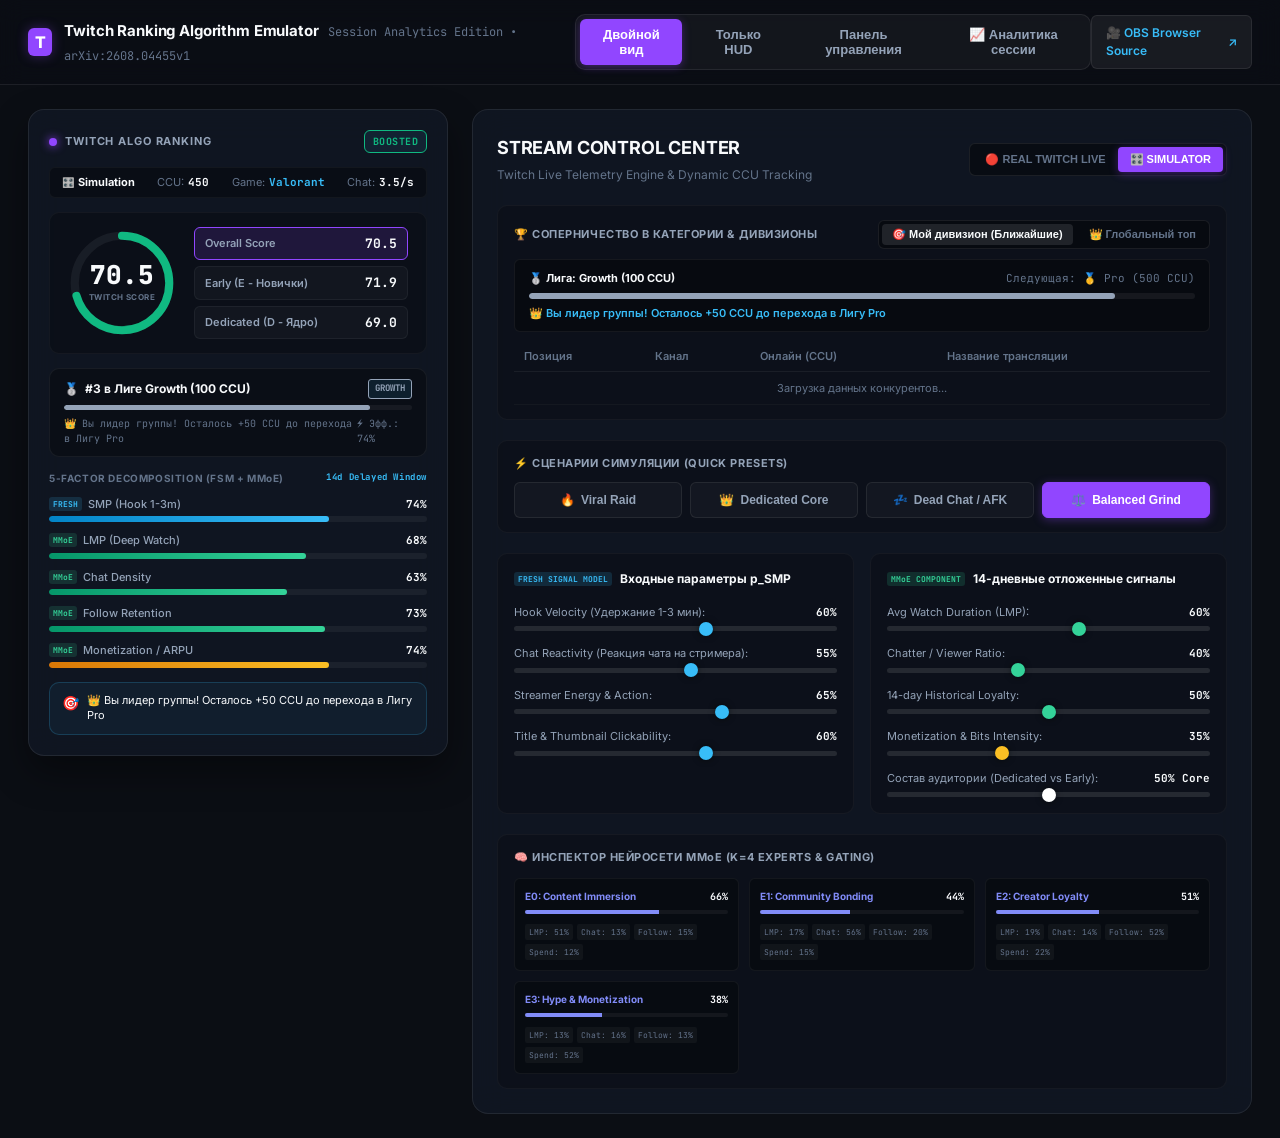
==== index.html @ f0af1ace "feat: Twitch Multi-Objective Ranking Algorithm Emulator & OBS Copilot" ====
<!DOCTYPE html>
<html lang="ru">
<head>
  <meta charset="UTF-8" />
  <meta name="viewport" content="width=device-width, initial-scale=1.0" />
  <title>Twitch Multi-Objective Algorithm Emulator | Session Analytics Edition</title>
  <link rel="stylesheet" href="css/style.css" />
  <link rel="icon" href="data:image/svg+xml,<svg xmlns='http://www.w3.org/2000/svg' viewBox='0 0 100 100'><rect fill='%239146ff' width='100' height='100' rx='20'/><text y='70' x='20' font-size='60' font-weight='bold' fill='white'>T</text></svg>" />
</head>
<body>
  <div class="app-container">
    <!-- Top Navigation Bar -->
    <header class="top-nav">
      <div class="nav-brand">
        <div class="nav-logo-icon">T</div>
        <div>
          <span class="nav-title">Twitch Ranking Algorithm Emulator</span>
          <span class="nav-subtitle">Session Analytics Edition • arXiv:2608.04455v1</span>
        </div>
      </div>

      <div class="nav-tabs">
        <button class="nav-tab-btn active" data-view="split">Двойной вид</button>
        <button class="nav-tab-btn" data-view="hud-only">Только HUD</button>
        <button class="nav-tab-btn" data-view="controls-only">Панель управления</button>
        <button class="nav-tab-btn" data-view="analytics">📈 Аналитика сессии</button>
      </div>

      <div>
        <a href="overlay.html" target="_blank" class="obs-link-btn" title="Открыть чистый оверлей для OBS Studio">
          <span>🎥 OBS Browser Source</span>
          <span>↗</span>
        </a>
      </div>
    </header>

    <!-- Main Content Area -->
    <main class="main-content" id="mainContent">
      <!-- Left Column: HUD Overlay Preview -->
      <section id="hudContainer"></section>

      <!-- Right Column: Control Center & MMoE Inspector -->
      <section id="controlsContainer"></section>

      <!-- Full Width: Session Analytics & Cardiogram -->
      <section id="analyticsContainer" style="display: none; grid-column: 1 / -1;"></section>
    </main>
  </div>

  <!-- Core Algorithm Scripts -->
  <script src="js/engine/fsm.js"></script>
  <script src="js/engine/mmoe.js"></script>
  <script src="js/engine/vst.js"></script>
  <script src="js/engine/twitch_connector.js"></script>
  <script src="js/engine/feature_extractor.js"></script>
  <script src="js/engine/category_benchmark.js"></script>
  <script src="js/engine/session_recorder.js"></script>
  <script src="js/engine/stream_state.js"></script>

  <!-- UI & Controls Scripts -->
  <script src="js/ui/hud.js"></script>
  <script src="js/ui/controls.js"></script>
  <script src="js/ui/analytics_view.js"></script>

  <!-- App Bootstrap -->
  <script src="js/app.js"></script>
</body>
</html>
---- css/style.css ----
/* ==========================================================================
   TWITCH ALGORITHM EMULATOR & OBS HUD DESIGN SYSTEM
   Modern Broadcast Dark UI with Glassmorphism & High-Contrast Typography
   ========================================================================== */

@import url('https://fonts.googleapis.com/css2?family=Inter:wght@400;500;600;700;800&family=JetBrains+Mono:wght@500;700&display=swap');

:root {
  --bg-dark: #0b0e14;
  --bg-card: rgba(18, 24, 38, 0.75);
  --bg-card-border: rgba(255, 255, 255, 0.08);
  --bg-card-hover: rgba(26, 35, 54, 0.85);

  --text-primary: #f8fafc;
  --text-secondary: #94a3b8;
  --text-muted: #64748b;

  --twitch-purple: #9146ff;
  --twitch-purple-glow: rgba(145, 70, 255, 0.35);

  --fresh-cyan: #38bdf8;
  --mmoe-emerald: #34d399;
  --mmoe-indigo: #818cf8;
  --spend-gold: #fbbf24;
  --danger-rose: #f43f5e;

  --font-main: 'Inter', -apple-system, BlinkMacSystemFont, 'Segoe UI', Roboto, sans-serif;
  --font-mono: 'JetBrains Mono', monospace;

  --radius-sm: 6px;
  --radius-md: 10px;
  --radius-lg: 16px;
}

* {
  box-sizing: border-box;
  margin: 0;
  padding: 0;
}

body {
  font-family: var(--font-main);
  background-color: var(--bg-dark);
  color: var(--text-primary);
  line-height: 1.5;
  -webkit-font-smoothing: antialiased;
  min-height: 100vh;
}

body.obs-overlay-mode {
  background: transparent !important;
  overflow: hidden;
}

/* App Navigation */
.app-container {
  display: flex;
  flex-direction: column;
  min-height: 100vh;
}

.top-nav {
  display: flex;
  justify-content: space-between;
  align-items: center;
  padding: 14px 28px;
  background: rgba(11, 14, 20, 0.85);
  backdrop-filter: blur(12px);
  border-bottom: 1px solid var(--bg-card-border);
  position: sticky;
  top: 0;
  z-index: 100;
}

.nav-brand {
  display: flex;
  align-items: center;
  gap: 12px;
}

.nav-logo-icon {
  width: 28px;
  height: 28px;
  background: var(--twitch-purple);
  border-radius: var(--radius-sm);
  display: flex;
  align-items: center;
  justify-content: center;
  font-weight: 800;
  color: #fff;
  font-size: 16px;
  box-shadow: 0 0 12px var(--twitch-purple-glow);
}

.nav-title {
  font-size: 15px;
  font-weight: 700;
  letter-spacing: -0.01em;
  color: var(--text-primary);
}

.nav-subtitle {
  font-size: 12px;
  color: var(--text-muted);
  margin-left: 6px;
  font-family: var(--font-mono);
}

.nav-tabs {
  display: flex;
  gap: 8px;
  background: rgba(255, 255, 255, 0.04);
  padding: 4px;
  border-radius: var(--radius-md);
  border: 1px solid var(--bg-card-border);
}

.nav-tab-btn {
  background: transparent;
  border: none;
  color: var(--text-secondary);
  padding: 8px 16px;
  font-size: 13px;
  font-weight: 600;
  border-radius: var(--radius-sm);
  cursor: pointer;
  transition: all 0.2s ease;
}

.nav-tab-btn:hover {
  color: var(--text-primary);
}

.nav-tab-btn.active {
  background: var(--twitch-purple);
  color: #fff;
  box-shadow: 0 2px 8px var(--twitch-purple-glow);
}

.obs-link-btn {
  display: flex;
  align-items: center;
  gap: 6px;
  background: rgba(255, 255, 255, 0.06);
  border: 1px solid var(--bg-card-border);
  color: var(--fresh-cyan);
  padding: 8px 14px;
  font-size: 12px;
  font-weight: 600;
  border-radius: var(--radius-sm);
  text-decoration: none;
  transition: all 0.2s ease;
}

.obs-link-btn:hover {
  background: rgba(56, 189, 248, 0.12);
  border-color: var(--fresh-cyan);
}

/* Layout */
.main-content {
  display: grid;
  grid-template-columns: 420px 1fr;
  gap: 24px;
  padding: 24px 28px;
  max-width: 1600px;
  margin: 0 auto;
  width: 100%;
}

@media (max-width: 1080px) {
  .main-content {
    grid-template-columns: 1fr;
  }
}

/* HUD Card */
.hud-card {
  background: var(--bg-card);
  backdrop-filter: blur(16px);
  -webkit-backdrop-filter: blur(16px);
  border: 1px solid var(--bg-card-border);
  border-radius: var(--radius-lg);
  padding: 20px;
  box-shadow: 0 16px 36px rgba(0, 0, 0, 0.4);
  display: flex;
  flex-direction: column;
  gap: 14px;
  user-select: none;
}

.hud-card.compact {
  max-width: 380px;
  padding: 16px;
}

.hud-header {
  display: flex;
  justify-content: space-between;
  align-items: center;
}

.brand {
  display: flex;
  align-items: center;
  gap: 8px;
}

.twitch-pulse {
  width: 8px;
  height: 8px;
  background-color: var(--twitch-purple);
  border-radius: 50%;
  box-shadow: 0 0 10px var(--twitch-purple);
  animation: pulse-dot 2s infinite;
}

@keyframes pulse-dot {
  0% { transform: scale(0.95); opacity: 0.8; }
  50% { transform: scale(1.3); opacity: 1; box-shadow: 0 0 14px var(--twitch-purple); }
  100% { transform: scale(0.95); opacity: 0.8; }
}

.brand-title {
  font-size: 11px;
  font-weight: 700;
  letter-spacing: 0.08em;
  color: var(--text-secondary);
  text-transform: uppercase;
}

.tier-badge {
  font-size: 10px;
  font-weight: 700;
  letter-spacing: 0.05em;
  padding: 3px 8px;
  border-radius: var(--radius-sm);
  border: 1px solid var(--fresh-cyan);
  color: var(--fresh-cyan);
  background: rgba(56, 189, 248, 0.08);
  font-family: var(--font-mono);
}

/* Telemetry Strip */
.telemetry-strip {
  display: flex;
  align-items: center;
  justify-content: space-between;
  background: rgba(0, 0, 0, 0.35);
  border: 1px solid rgba(255, 255, 255, 0.04);
  padding: 6px 12px;
  border-radius: var(--radius-sm);
  font-size: 11px;
}

.tele-item {
  display: flex;
  align-items: center;
  gap: 4px;
}

.tele-icon {
  font-size: 10px;
}

.tele-text {
  font-weight: 700;
  color: var(--text-primary);
}

.tele-label {
  color: var(--text-muted);
}

.tele-val {
  font-family: var(--font-mono);
  font-weight: 700;
  color: var(--text-primary);
}

.tele-game {
  max-width: 80px;
  white-space: nowrap;
  overflow: hidden;
  text-overflow: ellipsis;
  color: var(--fresh-cyan);
}

/* Score Display & SVG Gauge */
.score-display {
  display: flex;
  align-items: center;
  gap: 18px;
  background: rgba(0, 0, 0, 0.25);
  border-radius: var(--radius-md);
  padding: 14px 18px;
  border: 1px solid rgba(255, 255, 255, 0.04);
}

.gauge-container {
  position: relative;
  width: 108px;
  height: 108px;
  flex-shrink: 0;
}

.gauge-svg {
  width: 100%;
  height: 100%;
  transform: rotate(-90deg);
}

.gauge-bg {
  fill: none;
  stroke: rgba(255, 255, 255, 0.06);
  stroke-width: 12;
}

.gauge-fill {
  fill: none;
  stroke: var(--fresh-cyan);
  stroke-width: 12;
  stroke-linecap: round;
  transition: stroke-dashoffset 0.35s ease, stroke 0.35s ease;
}

.gauge-text {
  position: absolute;
  top: 0;
  left: 0;
  width: 100%;
  height: 100%;
  display: flex;
  flex-direction: column;
  align-items: center;
  justify-content: center;
}

.score-val {
  font-size: 26px;
  font-weight: 800;
  font-family: var(--font-mono);
  color: var(--text-primary);
  line-height: 1;
}

.score-label {
  font-size: 8px;
  font-weight: 700;
  letter-spacing: 0.06em;
  color: var(--text-muted);
  margin-top: 3px;
}

.segment-breakdown {
  display: flex;
  flex-direction: column;
  gap: 6px;
  flex: 1;
}

.segment-pill {
  display: flex;
  justify-content: space-between;
  align-items: center;
  background: rgba(255, 255, 255, 0.03);
  border: 1px solid rgba(255, 255, 255, 0.05);
  padding: 6px 10px;
  border-radius: var(--radius-sm);
  cursor: pointer;
  transition: all 0.15s ease;
}

.segment-pill:hover {
  background: rgba(255, 255, 255, 0.06);
}

.segment-pill.active {
  background: rgba(145, 70, 255, 0.15);
  border-color: var(--twitch-purple);
}

.seg-name {
  font-size: 11px;
  font-weight: 600;
  color: var(--text-secondary);
}

.seg-score {
  font-size: 13px;
  font-weight: 700;
  font-family: var(--font-mono);
  color: var(--text-primary);
}

/* Category Benchmark Card */
.category-benchmark-card {
  background: rgba(0, 0, 0, 0.3);
  border: 1px solid rgba(255, 255, 255, 0.06);
  border-radius: var(--radius-md);
  padding: 10px 14px;
  display: flex;
  flex-direction: column;
  gap: 6px;
}

.cat-bm-header {
  display: flex;
  justify-content: space-between;
  align-items: center;
}

.cat-bm-title {
  display: flex;
  align-items: center;
  gap: 6px;
  font-size: 12px;
  font-weight: 700;
  color: var(--text-primary);
}

.cat-tier-badge {
  font-size: 9px;
  font-weight: 700;
  padding: 2px 6px;
  border-radius: 3px;
  border: 1px solid var(--fresh-cyan);
  color: var(--fresh-cyan);
  background: rgba(56, 189, 248, 0.1);
  font-family: var(--font-mono);
}

.cat-bm-bar-track {
  height: 5px;
  background: rgba(255, 255, 255, 0.05);
  border-radius: 3px;
  overflow: hidden;
}

.cat-bm-bar-fill {
  height: 100%;
  border-radius: 3px;
  transition: width 0.3s ease, background-color 0.3s ease;
}

.cat-bm-meta {
  display: flex;
  justify-content: space-between;
  font-size: 10px;
  color: var(--text-muted);
  font-family: var(--font-mono);
}

/* 5 Factors Section */
.factors-section {
  display: flex;
  flex-direction: column;
  gap: 10px;
}

.section-title {
  display: flex;
  justify-content: space-between;
  align-items: center;
  font-size: 10px;
  font-weight: 700;
  letter-spacing: 0.06em;
  color: var(--text-muted);
}

.window-tag {
  font-size: 9px;
  color: var(--fresh-cyan);
  font-family: var(--font-mono);
}

.factor-row {
  display: flex;
  flex-direction: column;
  gap: 4px;
}

.factor-meta {
  display: flex;
  justify-content: space-between;
  align-items: center;
  font-size: 11px;
}

.factor-name {
  display: flex;
  align-items: center;
  gap: 6px;
  color: var(--text-secondary);
  font-weight: 500;
}

.tag {
  font-size: 8px;
  font-weight: 700;
  padding: 1px 4px;
  border-radius: 3px;
  font-family: var(--font-mono);
}

.tag.fresh {
  background: rgba(56, 189, 248, 0.15);
  color: var(--fresh-cyan);
}

.tag.delayed {
  background: rgba(52, 211, 153, 0.15);
  color: var(--mmoe-emerald);
}

.factor-pct {
  font-size: 11px;
  font-weight: 700;
  font-family: var(--font-mono);
  color: var(--text-primary);
}

.bar-track {
  height: 6px;
  background: rgba(255, 255, 255, 0.05);
  border-radius: 3px;
  overflow: hidden;
}

.bar-fill {
  height: 100%;
  border-radius: 3px;
  transition: width 0.3s ease;
}

.bar-fill.fresh {
  background: linear-gradient(90deg, #0284c7, var(--fresh-cyan));
}

.bar-fill.mmoe {
  background: linear-gradient(90deg, #059669, var(--mmoe-emerald));
}

.bar-fill.spend {
  background: linear-gradient(90deg, #d97706, var(--spend-gold));
}

/* Advice Box */
.advice-box {
  background: rgba(56, 189, 248, 0.06);
  border: 1px solid rgba(56, 189, 248, 0.2);
  border-radius: var(--radius-md);
  padding: 10px 12px;
  display: flex;
  align-items: flex-start;
  gap: 8px;
  font-size: 11px;
  line-height: 1.4;
  color: var(--text-primary);
}

.advice-icon {
  font-size: 14px;
  flex-shrink: 0;
}

/* ==========================================================================
   CONTROL CENTER & LEAGUE SYSTEM
   ========================================================================== */

.control-panel {
  background: var(--bg-card);
  backdrop-filter: blur(16px);
  border: 1px solid var(--bg-card-border);
  border-radius: var(--radius-lg);
  padding: 24px;
  display: flex;
  flex-direction: column;
  gap: 20px;
}

.panel-header {
  display: flex;
  justify-content: space-between;
  align-items: center;
}

.panel-header h2 {
  font-size: 18px;
  font-weight: 700;
  letter-spacing: -0.01em;
  color: var(--text-primary);
}

.sub-header {
  font-size: 12px;
  color: var(--text-muted);
}

.mode-pill-toggle {
  display: flex;
  background: rgba(0, 0, 0, 0.4);
  padding: 3px;
  border-radius: var(--radius-sm);
  border: 1px solid var(--bg-card-border);
}

.mode-toggle-btn {
  background: transparent;
  border: none;
  color: var(--text-muted);
  font-size: 11px;
  font-weight: 700;
  padding: 6px 12px;
  border-radius: 4px;
  cursor: pointer;
  transition: all 0.2s ease;
}

.mode-toggle-btn.active {
  background: var(--twitch-purple);
  color: #fff;
  box-shadow: 0 2px 8px var(--twitch-purple-glow);
}

.control-section {
  display: flex;
  flex-direction: column;
  gap: 10px;
  background: rgba(0, 0, 0, 0.2);
  border: 1px solid rgba(255, 255, 255, 0.04);
  border-radius: var(--radius-md);
  padding: 14px 16px;
}

.section-label {
  font-size: 11px;
  font-weight: 700;
  letter-spacing: 0.05em;
  color: var(--text-secondary);
}

/* Category Section Header with Tab Switcher */
.cat-section-header {
  display: flex;
  justify-content: space-between;
  align-items: center;
}

.cat-tab-toggles {
  display: flex;
  gap: 6px;
  background: rgba(0, 0, 0, 0.35);
  padding: 3px;
  border-radius: var(--radius-sm);
  border: 1px solid var(--bg-card-border);
}

.cat-tab-btn {
  background: transparent;
  border: none;
  color: var(--text-muted);
  font-size: 11px;
  font-weight: 600;
  padding: 4px 10px;
  border-radius: 4px;
  cursor: pointer;
  transition: all 0.15s ease;
}

.cat-tab-btn.active {
  background: rgba(255, 255, 255, 0.1);
  color: var(--text-primary);
}

/* League Progress Box */
.league-progress-box {
  background: rgba(0, 0, 0, 0.35);
  border: 1px solid rgba(255, 255, 255, 0.06);
  border-radius: var(--radius-sm);
  padding: 10px 14px;
  display: flex;
  flex-direction: column;
  gap: 6px;
}

.lpb-header {
  display: flex;
  justify-content: space-between;
  font-size: 11px;
}

.lpb-title {
  font-weight: 700;
  color: var(--text-primary);
}

.lpb-next {
  color: var(--text-muted);
  font-family: var(--font-mono);
}

.lpb-track {
  height: 6px;
  background: rgba(255, 255, 255, 0.06);
  border-radius: 3px;
  overflow: hidden;
}

.lpb-fill {
  height: 100%;
  border-radius: 3px;
  transition: width 0.3s ease;
}

.lpb-goal {
  font-size: 11px;
  color: var(--fresh-cyan);
  font-weight: 600;
}

.preset-grid {
  display: grid;
  grid-template-columns: repeat(auto-fit, minmax(130px, 1fr));
  gap: 8px;
}

.preset-btn {
  background: rgba(255, 255, 255, 0.03);
  border: 1px solid var(--bg-card-border);
  border-radius: var(--radius-sm);
  padding: 10px 12px;
  color: var(--text-secondary);
  font-size: 12px;
  font-weight: 600;
  cursor: pointer;
  display: flex;
  align-items: center;
  justify-content: center;
  gap: 6px;
  transition: all 0.15s ease;
}

.preset-btn:hover {
  background: rgba(255, 255, 255, 0.07);
  color: var(--text-primary);
}

.preset-btn.active {
  background: var(--twitch-purple);
  border-color: var(--twitch-purple);
  color: #fff;
  box-shadow: 0 2px 10px var(--twitch-purple-glow);
}

/* Twitch Live Connect */
.twitch-input-row {
  display: flex;
  gap: 8px;
}

.twitch-input {
  flex: 1;
  background: rgba(0, 0, 0, 0.4);
  border: 1px solid var(--bg-card-border);
  border-radius: var(--radius-sm);
  padding: 9px 12px;
  color: var(--text-primary);
  font-size: 13px;
  font-family: var(--font-main);
  outline: none;
  transition: border-color 0.2s ease;
}

.twitch-input:focus {
  border-color: var(--twitch-purple);
}

.twitch-btn {
  background: var(--twitch-purple);
  border: none;
  color: #fff;
  font-weight: 600;
  font-size: 13px;
  padding: 9px 18px;
  border-radius: var(--radius-sm);
  cursor: pointer;
  transition: all 0.2s ease;
}

.twitch-btn:hover {
  background: #772ce8;
}

.twitch-btn.connected {
  background: var(--danger-rose);
}

.quick-channels {
  display: flex;
  align-items: center;
  gap: 6px;
  flex-wrap: wrap;
}

.quick-label {
  font-size: 11px;
  color: var(--text-muted);
}

.quick-chan-btn {
  background: rgba(255, 255, 255, 0.05);
  border: 1px solid var(--bg-card-border);
  color: var(--fresh-cyan);
  padding: 3px 8px;
  font-size: 11px;
  font-weight: 600;
  border-radius: var(--radius-sm);
  cursor: pointer;
  transition: all 0.15s ease;
}

.quick-chan-btn:hover {
  background: rgba(56, 189, 248, 0.15);
}

/* Live Telemetry Cards */
.live-telemetry-dashboard {
  display: grid;
  grid-template-columns: repeat(4, 1fr);
  gap: 10px;
  margin-top: 6px;
}

@media (max-width: 768px) {
  .live-telemetry-dashboard {
    grid-template-columns: repeat(2, 1fr);
  }
}

.telemetry-card {
  background: rgba(0, 0, 0, 0.35);
  border: 1px solid rgba(255, 255, 255, 0.05);
  border-radius: var(--radius-sm);
  padding: 8px 12px;
  display: flex;
  flex-direction: column;
  gap: 4px;
}

.telemetry-card.full-width {
  grid-column: 1 / -1;
}

.tc-label {
  font-size: 10px;
  color: var(--text-muted);
}

.tc-ccu-row {
  display: flex;
  align-items: center;
  gap: 8px;
}

.tc-val {
  font-size: 15px;
  font-weight: 700;
  font-family: var(--font-mono);
  color: var(--text-primary);
}

.delta-badge {
  font-size: 10px;
  font-weight: 700;
  font-family: var(--font-mono);
  padding: 2px 6px;
  border-radius: 4px;
  letter-spacing: 0.02em;
}

.delta-pos {
  color: #34d399;
  background: rgba(52, 211, 153, 0.15);
  border: 1px solid rgba(52, 211, 153, 0.3);
}

.delta-neg {
  color: #f43f5e;
  background: rgba(244, 63, 94, 0.15);
  border: 1px solid rgba(244, 63, 94, 0.3);
}

.delta-neutral {
  color: var(--text-muted);
  background: rgba(255, 255, 255, 0.05);
}

.tc-val.status-live {
  color: var(--danger-rose);
}

.tc-val.status-offline {
  color: var(--text-muted);
}

.tc-split-header {
  display: flex;
  justify-content: space-between;
  font-size: 11px;
  font-weight: 600;
  color: var(--text-secondary);
}

.badge-ratio-bar {
  display: flex;
  height: 8px;
  border-radius: 4px;
  overflow: hidden;
  background: rgba(255, 255, 255, 0.05);
  margin-top: 4px;
}

.badge-ratio-ded {
  background: var(--twitch-purple);
  transition: width 0.3s ease;
}

.badge-ratio-early {
  background: var(--fresh-cyan);
  transition: width 0.3s ease;
}

/* Category Competitors Table */
.cat-table-wrap {
  overflow-x: auto;
}

.cat-table {
  width: 100%;
  border-collapse: collapse;
  font-size: 11px;
}

.cat-table th {
  text-align: left;
  padding: 6px 10px;
  color: var(--text-muted);
  border-bottom: 1px solid rgba(255, 255, 255, 0.06);
  font-weight: 600;
}

.cat-table td {
  padding: 8px 10px;
  border-bottom: 1px solid rgba(255, 255, 255, 0.03);
  color: var(--text-secondary);
}

.cat-rank-col {
  font-weight: 700;
  font-family: var(--font-mono);
  color: var(--fresh-cyan);
  width: 65px;
}

.cat-chan-col strong {
  color: var(--text-primary);
}

.you-badge {
  font-size: 9px;
  color: var(--mmoe-emerald);
  font-weight: 700;
  margin-left: 4px;
}

.cat-ccu-col {
  font-family: var(--font-mono);
  font-weight: 700;
  color: var(--text-primary);
  width: 90px;
}

.cat-title-col {
  max-width: 280px;
  white-space: nowrap;
  overflow: hidden;
  text-overflow: ellipsis;
  color: var(--text-muted);
}

.current-stream-row {
  background: rgba(145, 70, 255, 0.15);
  border-left: 3px solid var(--twitch-purple);
}

.current-stream-row td {
  color: var(--text-primary);
}

/* Sliders Grid */
.control-grid {
  display: grid;
  grid-template-columns: 1fr 1fr;
  gap: 16px;
}

@media (max-width: 860px) {
  .control-grid {
    grid-template-columns: 1fr;
  }
}

.control-col {
  background: rgba(0, 0, 0, 0.2);
  border: 1px solid rgba(255, 255, 255, 0.04);
  border-radius: var(--radius-md);
  padding: 16px;
  display: flex;
  flex-direction: column;
  gap: 14px;
}

.col-title {
  display: flex;
  align-items: center;
  gap: 8px;
  font-size: 12px;
  font-weight: 700;
  color: var(--text-primary);
  margin-bottom: 2px;
}

.slider-group {
  display: flex;
  flex-direction: column;
  gap: 6px;
}

.slider-label {
  display: flex;
  justify-content: space-between;
  align-items: center;
  font-size: 11px;
  color: var(--text-secondary);
}

.val-badge {
  font-family: var(--font-mono);
  font-weight: 700;
  font-size: 11px;
  color: var(--text-primary);
}

.slider {
  -webkit-appearance: none;
  width: 100%;
  height: 5px;
  border-radius: 3px;
  background: rgba(255, 255, 255, 0.1);
  outline: none;
}

.slider::-webkit-slider-thumb {
  -webkit-appearance: none;
  width: 14px;
  height: 14px;
  border-radius: 50%;
  background: #fff;
  cursor: pointer;
  box-shadow: 0 0 6px rgba(0, 0, 0, 0.5);
  transition: transform 0.1s ease;
}

.slider::-webkit-slider-thumb:hover {
  transform: scale(1.2);
}

.slider.slider-fresh::-webkit-slider-thumb {
  background: var(--fresh-cyan);
}

.slider.slider-mmoe::-webkit-slider-thumb {
  background: var(--mmoe-emerald);
}

.slider.slider-spend::-webkit-slider-thumb {
  background: var(--spend-gold);
}

/* Neural Inspector */
.neural-inspector {
  display: flex;
  flex-direction: column;
  gap: 12px;
}

.experts-grid {
  display: grid;
  grid-template-columns: repeat(auto-fit, minmax(180px, 1fr));
  gap: 10px;
}

.expert-card {
  background: rgba(0, 0, 0, 0.3);
  border: 1px solid rgba(255, 255, 255, 0.05);
  border-radius: var(--radius-sm);
  padding: 10px;
  display: flex;
  flex-direction: column;
  gap: 6px;
}

.expert-header {
  display: flex;
  justify-content: space-between;
  font-size: 10px;
  font-weight: 700;
}

.expert-title {
  color: var(--mmoe-indigo);
}

.expert-act {
  font-family: var(--font-mono);
  color: var(--text-primary);
}

.expert-bar {
  height: 4px;
  background: rgba(255, 255, 255, 0.05);
  border-radius: 2px;
  overflow: hidden;
}

.expert-fill {
  height: 100%;
  background: var(--mmoe-indigo);
  transition: width 0.2s ease;
}

.gating-pills {
  display: flex;
  flex-wrap: wrap;
  gap: 4px;
  margin-top: 4px;
}

.gate-pill {
  font-size: 8px;
  font-family: var(--font-mono);
  padding: 2px 4px;
  background: rgba(255, 255, 255, 0.04);
  border-radius: 2px;
  color: var(--text-muted);
}

/* ==========================================================================
   SESSION ANALYTICS & TIMELINE STYLES
   ========================================================================== */

.analytics-panel {
  background: var(--bg-card);
  backdrop-filter: blur(16px);
  border: 1px solid var(--bg-card-border);
  border-radius: var(--radius-lg);
  padding: 24px;
  display: flex;
  flex-direction: column;
  gap: 20px;
  width: 100%;
}

.analytics-header {
  display: flex;
  justify-content: space-between;
  align-items: center;
  flex-wrap: wrap;
  gap: 12px;
}

.analytics-actions {
  display: flex;
  gap: 8px;
}

.action-btn {
  background: rgba(255, 255, 255, 0.06);
  border: 1px solid var(--bg-card-border);
  color: var(--text-primary);
  font-size: 12px;
  font-weight: 600;
  padding: 8px 14px;
  border-radius: var(--radius-sm);
  cursor: pointer;
  transition: all 0.2s ease;
}

.action-btn:hover {
  background: rgba(255, 255, 255, 0.12);
}

.btn-export-png {
  background: var(--twitch-purple);
  color: #fff;
  border: none;
  box-shadow: 0 2px 10px var(--twitch-purple-glow);
}

.btn-export-png:hover {
  background: #772ce8;
}

.btn-danger {
  color: var(--danger-rose);
}

.btn-danger:hover {
  background: rgba(244, 63, 94, 0.15);
  border-color: var(--danger-rose);
}

/* KPI Cards Grid */
.kpi-grid {
  display: grid;
  grid-template-columns: repeat(auto-fit, minmax(180px, 1fr));
  gap: 12px;
}

.kpi-card {
  background: rgba(0, 0, 0, 0.35);
  border: 1px solid rgba(255, 255, 255, 0.05);
  border-radius: var(--radius-md);
  padding: 14px 16px;
  display: flex;
  align-items: center;
  gap: 12px;
}

.kpi-icon {
  font-size: 22px;
}

.kpi-content {
  display: flex;
  flex-direction: column;
}

.kpi-label {
  font-size: 11px;
  color: var(--text-muted);
  font-weight: 600;
}

.kpi-val {
  font-size: 16px;
  font-weight: 800;
  font-family: var(--font-mono);
  color: var(--text-primary);
}

.kpi-game {
  max-width: 130px;
  white-space: nowrap;
  overflow: hidden;
  text-overflow: ellipsis;
  color: var(--fresh-cyan);
}

/* Timeline Canvas */
.timeline-section {
  background: rgba(0, 0, 0, 0.35);
  border: 1px solid rgba(255, 255, 255, 0.06);
  border-radius: var(--radius-md);
  padding: 16px;
  display: flex;
  flex-direction: column;
  gap: 14px;
}

.timeline-controls {
  display: flex;
  justify-content: space-between;
  align-items: center;
  flex-wrap: wrap;
  gap: 10px;
}

.tc-title {
  font-size: 12px;
  font-weight: 700;
  letter-spacing: 0.05em;
  color: var(--text-secondary);
}

.layer-toggles {
  display: flex;
  gap: 8px;
  flex-wrap: wrap;
}

.layer-pill {
  display: flex;
  align-items: center;
  gap: 6px;
  font-size: 11px;
  font-weight: 600;
  padding: 4px 10px;
  border-radius: var(--radius-sm);
  cursor: pointer;
  user-select: none;
  background: rgba(255, 255, 255, 0.04);
  border: 1px solid rgba(255, 255, 255, 0.06);
  color: var(--text-secondary);
  transition: all 0.15s ease;
}

.layer-pill input {
  cursor: pointer;
}

.pill-purple:has(input:checked) {
  border-color: var(--twitch-purple);
  color: #c084fc;
  background: rgba(145, 70, 255, 0.12);
}

.pill-cyan:has(input:checked) {
  border-color: var(--fresh-cyan);
  color: var(--fresh-cyan);
  background: rgba(56, 189, 248, 0.12);
}

.pill-emerald:has(input:checked) {
  border-color: var(--mmoe-emerald);
  color: var(--mmoe-emerald);
  background: rgba(52, 211, 153, 0.12);
}

.pill-gold:has(input:checked) {
  border-color: var(--spend-gold);
  color: var(--spend-gold);
  background: rgba(251, 191, 36, 0.12);
}

.canvas-wrap {
  position: relative;
  width: 100%;
  height: 320px;
  background: rgba(0, 0, 0, 0.4);
  border-radius: var(--radius-sm);
  overflow: hidden;
}

#timelineCanvas {
  width: 100%;
  height: 100%;
  display: block;
}

.chart-tooltip {
  position: absolute;
  background: rgba(15, 23, 42, 0.95);
  border: 1px solid rgba(255, 255, 255, 0.15);
  backdrop-filter: blur(12px);
  border-radius: var(--radius-sm);
  padding: 10px 14px;
  font-size: 11px;
  color: var(--text-primary);
  pointer-events: none;
  box-shadow: 0 8px 24px rgba(0, 0, 0, 0.6);
  z-index: 50;
  display: flex;
  flex-direction: column;
  gap: 4px;
}

.tt-time {
  font-size: 11px;
  color: var(--text-secondary);
  border-bottom: 1px solid rgba(255, 255, 255, 0.08);
  padding-bottom: 4px;
  margin-bottom: 2px;
}

.tt-row {
  display: flex;
  align-items: center;
  gap: 6px;
}

.tt-dot {
  width: 7px;
  height: 7px;
  border-radius: 50%;
}

.tt-dot.purple { background: var(--twitch-purple); }
.tt-dot.cyan { background: var(--fresh-cyan); }
.tt-dot.emerald { background: var(--mmoe-emerald); }
.tt-dot.gold { background: var(--spend-gold); }

/* Events Section */
.events-section {
  background: rgba(0, 0, 0, 0.2);
  border: 1px solid rgba(255, 255, 255, 0.04);
  border-radius: var(--radius-md);
  padding: 16px;
  display: flex;
  flex-direction: column;
  gap: 12px;
}

.events-list {
  display: grid;
  grid-template-columns: repeat(auto-fit, minmax(280px, 1fr));
  gap: 10px;
}

.empty-events {
  font-size: 11px;
  color: var(--text-muted);
  text-align: center;
  padding: 12px;
  grid-column: 1 / -1;
}

.event-item {
  background: rgba(0, 0, 0, 0.35);
  border: 1px solid rgba(255, 255, 255, 0.05);
  border-radius: var(--radius-sm);
  padding: 10px 12px;
  display: flex;
  gap: 10px;
  align-items: flex-start;
}

.event-icon {
  font-size: 18px;
  flex-shrink: 0;
}

.event-body {
  display: flex;
  flex-direction: column;
  gap: 2px;
}

.event-head {
  display: flex;
  justify-content: space-between;
  align-items: center;
}

.event-title {
  font-size: 12px;
  font-weight: 700;
  color: var(--text-primary);
}

.event-time {
  font-size: 10px;
  font-family: var(--font-mono);
  color: var(--text-muted);
}

.event-desc {
  font-size: 11px;
  color: var(--text-secondary);
  line-height: 1.3;
}

.event-viral_surge { border-left: 3px solid #a855f7; }
.event-retention_drop { border-left: 3px solid var(--danger-rose); }
.event-chat_hype { border-left: 3px solid var(--mmoe-emerald); }
.event-monetization_spike { border-left: 3px solid var(--spend-gold); }
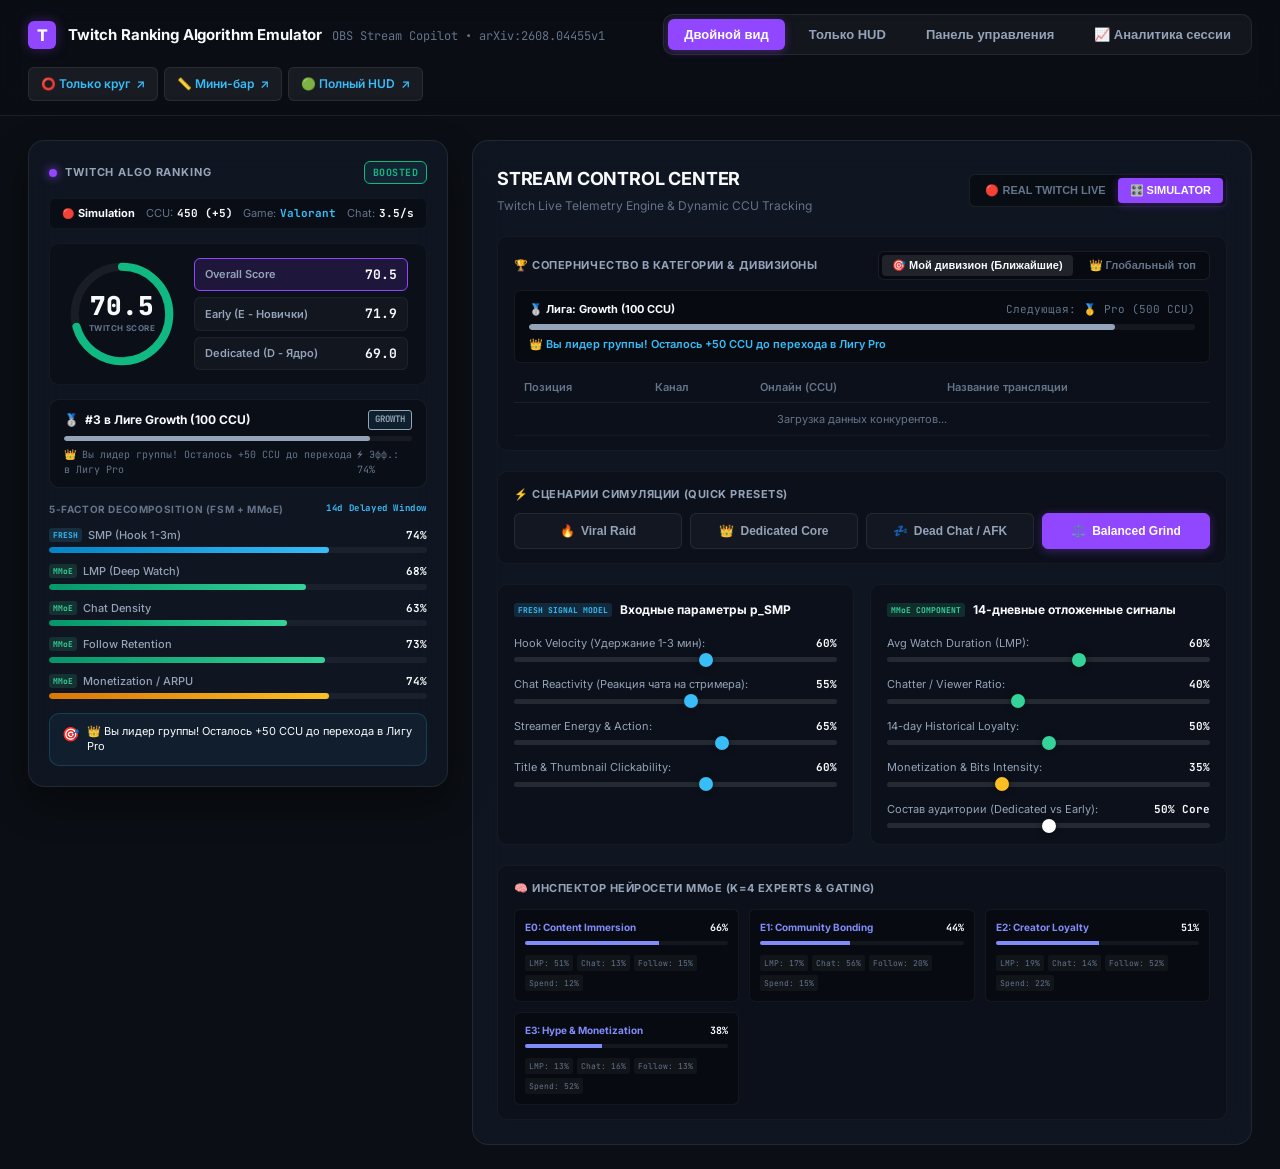
==== commit ff9f9e1a: "feat: add circular gauge-only and mini-bar overlay layouts for OBS" ====
--- a/index.html
+++ b/index.html
@@ -3,7 +3,7 @@
 <head>
   <meta charset="UTF-8" />
   <meta name="viewport" content="width=device-width, initial-scale=1.0" />
-  <title>Twitch Multi-Objective Algorithm Emulator | Session Analytics Edition</title>
+  <title>Twitch Multi-Objective Algorithm Emulator | OBS Stream Copilot</title>
   <link rel="stylesheet" href="css/style.css" />
   <link rel="icon" href="data:image/svg+xml,<svg xmlns='http://www.w3.org/2000/svg' viewBox='0 0 100 100'><rect fill='%239146ff' width='100' height='100' rx='20'/><text y='70' x='20' font-size='60' font-weight='bold' fill='white'>T</text></svg>" />
 </head>
@@ -15,7 +15,7 @@
         <div class="nav-logo-icon">T</div>
         <div>
           <span class="nav-title">Twitch Ranking Algorithm Emulator</span>
-          <span class="nav-subtitle">Session Analytics Edition • arXiv:2608.04455v1</span>
+          <span class="nav-subtitle">OBS Stream Copilot • arXiv:2608.04455v1</span>
         </div>
       </div>
 
@@ -26,9 +26,18 @@
         <button class="nav-tab-btn" data-view="analytics">📈 Аналитика сессии</button>
       </div>
 
-      <div>
-        <a href="overlay.html" target="_blank" class="obs-link-btn" title="Открыть чистый оверлей для OBS Studio">
-          <span>🎥 OBS Browser Source</span>
+      <!-- OBS Source Links Group -->
+      <div class="obs-nav-group">
+        <a href="overlay.html?layout=circle" target="_blank" class="obs-link-btn" title="Только круг Score (140x140px)">
+          <span>⭕ Только круг</span>
+          <span>↗</span>
+        </a>
+        <a href="overlay.html?layout=mini" target="_blank" class="obs-link-btn" title="Мини-плашка со скором и CCU (340x80px)">
+          <span>📏 Мини-бар</span>
+          <span>↗</span>
+        </a>
+        <a href="overlay.html?layout=full" target="_blank" class="obs-link-btn" title="Полный информационный HUD (380x520px)">
+          <span>🟢 Полный HUD</span>
           <span>↗</span>
         </a>
       </div>
--- a/css/style.css
+++ b/css/style.css
@@ -70,6 +70,8 @@
   position: sticky;
   top: 0;
   z-index: 100;
+  flex-wrap: wrap;
+  gap: 12px;
 }
 
 .nav-brand {
@@ -137,6 +139,13 @@
   box-shadow: 0 2px 8px var(--twitch-purple-glow);
 }
 
+/* OBS Link Buttons Group */
+.obs-nav-group {
+  display: flex;
+  align-items: center;
+  gap: 6px;
+}
+
 .obs-link-btn {
   display: flex;
   align-items: center;
@@ -144,7 +153,7 @@
   background: rgba(255, 255, 255, 0.06);
   border: 1px solid var(--bg-card-border);
   color: var(--fresh-cyan);
-  padding: 8px 14px;
+  padding: 7px 12px;
   font-size: 12px;
   font-weight: 600;
   border-radius: var(--radius-sm);
@@ -153,7 +162,7 @@
 }
 
 .obs-link-btn:hover {
-  background: rgba(56, 189, 248, 0.12);
+  background: rgba(56, 189, 248, 0.15);
   border-color: var(--fresh-cyan);
 }
 
@@ -174,7 +183,129 @@
   }
 }
 
-/* HUD Card */
+/* ==========================================================================
+   HUD WIDGET LAYOUTS
+   ========================================================================== */
+
+/* Layout 1: Circle Standalone Widget */
+.hud-circle-widget {
+  width: 136px;
+  height: 136px;
+  background: rgba(15, 23, 42, 0.85);
+  backdrop-filter: blur(16px);
+  -webkit-backdrop-filter: blur(16px);
+  border: 1px solid rgba(255, 255, 255, 0.1);
+  border-radius: 50%;
+  box-shadow: 0 12px 30px rgba(0, 0, 0, 0.5);
+  display: flex;
+  flex-direction: column;
+  align-items: center;
+  justify-content: center;
+  position: relative;
+  user-select: none;
+  padding: 6px;
+}
+
+.circle-gauge-box {
+  position: relative;
+  width: 110px;
+  height: 110px;
+}
+
+.circle-badge-row {
+  position: absolute;
+  bottom: 2px;
+  display: flex;
+  align-items: center;
+  gap: 4px;
+}
+
+.circle-live-dot {
+  font-size: 8px;
+}
+
+/* Layout 2: Horizontal Mini-Bar Widget */
+.hud-mini-bar {
+  width: 320px;
+  background: var(--bg-card);
+  backdrop-filter: blur(16px);
+  border: 1px solid var(--bg-card-border);
+  border-radius: var(--radius-lg);
+  padding: 10px 14px;
+  box-shadow: 0 12px 28px rgba(0, 0, 0, 0.4);
+  display: flex;
+  align-items: center;
+  gap: 14px;
+  user-select: none;
+}
+
+.mini-gauge-wrap {
+  position: relative;
+  width: 54px;
+  height: 54px;
+  flex-shrink: 0;
+}
+
+.gauge-svg-mini {
+  width: 100%;
+  height: 100%;
+  transform: rotate(-90deg);
+}
+
+.mini-score-val {
+  position: absolute;
+  top: 0;
+  left: 0;
+  width: 100%;
+  height: 100%;
+  display: flex;
+  align-items: center;
+  justify-content: center;
+  font-size: 14px;
+  font-weight: 800;
+  font-family: var(--font-mono);
+  color: var(--text-primary);
+}
+
+.mini-info-col {
+  display: flex;
+  flex-direction: column;
+  gap: 4px;
+  flex: 1;
+}
+
+.mini-top-line {
+  display: flex;
+  justify-content: space-between;
+  align-items: center;
+}
+
+.mini-channel {
+  font-size: 13px;
+  font-weight: 700;
+  color: var(--text-primary);
+}
+
+.mini-bot-line {
+  display: flex;
+  justify-content: space-between;
+  align-items: center;
+  font-size: 11px;
+  color: var(--text-muted);
+}
+
+.mini-ccu strong {
+  color: var(--text-primary);
+  font-family: var(--font-mono);
+}
+
+.mini-rank {
+  font-weight: 700;
+  color: var(--fresh-cyan);
+  font-family: var(--font-mono);
+}
+
+/* Layout 3: Full Broadcast Card */
 .hud-card {
   background: var(--bg-card);
   backdrop-filter: blur(16px);
